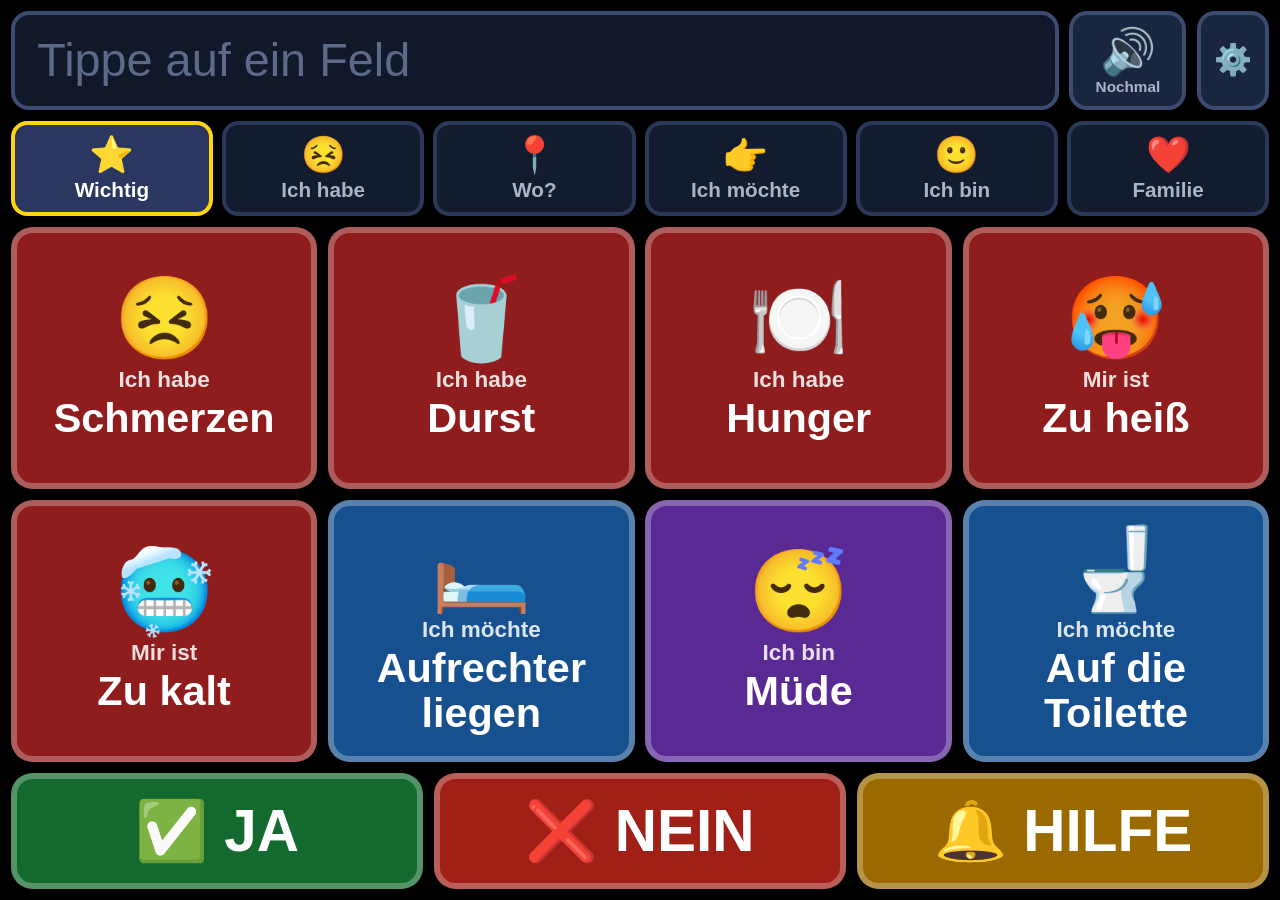
==== sprechtafel/index.html @ c36e613e "Opa-Sprechhilfe: Blicksteuerung und Sprechtafel zum Tippen Co-Authored-By: Claude Fable 5.2 <noreply" ====
<!DOCTYPE html>
<html lang="de">
<head>
  <meta charset="utf-8">
  <meta name="viewport" content="width=device-width, initial-scale=1, maximum-scale=1, user-scalable=no, viewport-fit=cover">
  <!-- Auf dem iPad "Zum Home-Bildschirm" -> öffnet sich wie eine App ohne Adressleiste -->
  <meta name="apple-mobile-web-app-capable" content="yes">
  <meta name="mobile-web-app-capable" content="yes">
  <meta name="apple-mobile-web-app-status-bar-style" content="black">
  <meta name="apple-mobile-web-app-title" content="Sprechtafel">
  <!-- Private Seite: Suchmaschinen sollen sie nicht aufnehmen -->
  <meta name="robots" content="noindex, nofollow">
  <title>Sprechtafel</title>
  <style>
    /* Sprechtafel zum Tippen: große farbige Felder, dunkler Hintergrund,
       keine Animationen. Alles in einer Datei, damit man sie leicht kopieren
       oder ins Internet stellen kann. */
    :root {
      --schwarz: #000;
      --text: #fff;
      --grau: #a9b4ca;
      --gelb: #ffd60a;
      /* Farbe je Satzart */
      --habe: #8f1d1d;
      --wo: #8a4a0c;
      --moechte: #17508f;
      --bin: #5a2a94;
      --familie: #94215f;
    }
    * { box-sizing: border-box; -webkit-tap-highlight-color: transparent; }
    html, body {
      margin: 0; height: 100%; background: var(--schwarz); color: var(--text);
      font-family: -apple-system, "Segoe UI", Arial, Helvetica, sans-serif;
      overflow: hidden; overscroll-behavior: none;
      -webkit-user-select: none; user-select: none; -webkit-touch-callout: none;
    }
    button { font: inherit; color: inherit; border: 0; margin: 0; cursor: pointer; touch-action: manipulation; }

    #app {
      height: 100vh; height: 100dvh;
      display: grid; grid-template-rows: auto auto minmax(0, 1fr) auto;
      gap: 1.2vmin;
      padding: max(1.2vmin, env(safe-area-inset-top)) max(1.2vmin, env(safe-area-inset-right))
               max(1.2vmin, env(safe-area-inset-bottom)) max(1.2vmin, env(safe-area-inset-left));
    }

    /* Oben: der zuletzt gesprochene Satz, groß zum Mitlesen */
    #leiste { display: flex; gap: 1.2vmin; align-items: stretch; min-height: 11vmin; }
    #satz {
      flex: 1; min-width: 0; display: flex; align-items: center; padding: 0 2.5vmin;
      background: #101829; border: 0.5vmin solid #3c4b70; border-radius: 2vmin;
      font-size: clamp(22px, 5.2vmin, 60px); font-weight: 800; line-height: 1.1;
    }
    #satz.leer { color: #5c6988; font-weight: 500; }
    #satz.spricht { border-color: var(--gelb); }
    .rund {
      flex: 0 0 auto; width: 13vmin; border-radius: 2vmin; background: #1a2540; border: 0.5vmin solid #3c4b70;
      font-size: clamp(20px, 5vmin, 54px); display: flex; flex-direction: column; align-items: center; justify-content: center;
    }
    .rund small { font-size: clamp(11px, 1.7vmin, 18px); color: var(--grau); font-weight: 600; }
    #btnEinstellungen { width: 8vmin; font-size: clamp(16px, 3.4vmin, 36px); color: var(--grau); }

    /* Reiter (Themen) */
    #reiter { display: grid; grid-auto-flow: column; grid-auto-columns: 1fr; gap: 1vmin; }
    .reiter {
      padding: 1.2vmin 0.5vmin; border-radius: 1.8vmin; background: #131b2e; border: 0.5vmin solid #2c3859;
      display: flex; flex-direction: column; align-items: center; gap: 0.3vmin;
      font-size: clamp(13px, 2.3vmin, 26px); font-weight: 700; color: var(--grau);
    }
    .reiter .bild { font-size: clamp(20px, 4vmin, 44px); line-height: 1.1; }
    .reiter.aktiv { background: #2a3760; border-color: var(--gelb); color: var(--text); }

    /* Raster mit den Sätzen */
    #raster { display: grid; gap: 1.2vmin; min-height: 0; grid-auto-rows: minmax(0, 1fr); grid-template-columns: repeat(4, minmax(0, 1fr)); }
    #raster.viele { grid-template-columns: repeat(4, minmax(0, 1fr)); }
    @media (orientation: portrait) {
      #raster { grid-template-columns: repeat(2, minmax(0, 1fr)); }
      #raster.viele { grid-template-columns: repeat(3, minmax(0, 1fr)); }
    }
    .kachel {
      min-width: 0; min-height: 0; overflow: hidden; padding: 1.2vmin; border-radius: 2.4vmin;
      border: 0.7vmin solid rgba(255, 255, 255, 0.28);
      display: flex; flex-direction: column; align-items: center; justify-content: center; gap: 0.6vmin; text-align: center;
    }
    .kachel .bild { font-size: clamp(30px, 9vmin, 100px); line-height: 1.05; }
    .kachel .klein { font-size: clamp(13px, 2.5vmin, 28px); font-weight: 600; opacity: 0.85; }
    .kachel .gross { font-size: clamp(20px, 4.6vmin, 52px); font-weight: 800; line-height: 1.08; }
    /* Viele Sätze auf einer Seite: Bild links, Text rechts, etwas kleiner */
    #raster.viele .kachel { flex-direction: row; gap: 1.4vmin; text-align: left; justify-content: flex-start; padding-left: 1.8vmin; }
    #raster.viele .kachel .bild { font-size: clamp(26px, 6.5vmin, 72px); }
    #raster.viele .kachel .gross { font-size: clamp(17px, 3.6vmin, 40px); }
    #raster.viele .kachel .klein { font-size: clamp(12px, 2.1vmin, 22px); }
    .kachel .worte { min-width: 0; display: flex; flex-direction: column; gap: 0.3vmin; }
    /* Hochformat: Felder sind breit und flach -> immer Bild links, Text rechts */
    @media (orientation: portrait) {
      #raster .kachel { flex-direction: row; gap: 2vmin; text-align: left; justify-content: flex-start; padding-left: 2.2vmin; }
      #raster:not(.viele) .kachel .bild { font-size: clamp(30px, 8.5vmin, 96px); }
      .fest { font-size: clamp(20px, 4.6vmin, 52px); gap: 1vmin; white-space: nowrap; }
    }

    .art-habe { background: var(--habe); }
    .art-wo { background: var(--wo); }
    .art-moechte { background: var(--moechte); }
    .art-bin { background: var(--bin); }
    .art-familie { background: var(--familie); }
    /* Das Feld, das gerade gesprochen wird */
    .spricht { border-color: var(--gelb) !important; }

    /* Unten: immer sichtbar */
    #fest { display: grid; grid-template-columns: 1fr 1fr 1fr; gap: 1.2vmin; }
    .fest {
      padding: 2vmin 1vmin; border-radius: 2.4vmin; border: 0.7vmin solid rgba(255, 255, 255, 0.28);
      font-size: clamp(24px, 6.5vmin, 72px); font-weight: 900;
      display: flex; align-items: center; justify-content: center; gap: 1.5vmin;
    }
    #btnJa { background: #14692f; }
    #btnNein { background: #a02018; }
    #btnHilfe { background: #9a6a00; }

    /* Einstellungen */
    #einstellungen {
      position: fixed; inset: 0; z-index: 10; background: rgba(0, 0, 0, 0.88);
      display: flex; align-items: center; justify-content: center; padding: 3vmin;
    }
    #einstellungen.versteckt { display: none; }
    .dialog {
      width: min(640px, 100%); max-height: 100%; overflow: auto; background: #0d1424;
      border: 2px solid #4a5a80; border-radius: 16px; padding: 22px; font-size: 20px;
      -webkit-user-select: text; user-select: text;
    }
    .dialog h2 { margin: 0 0 14px; font-size: 28px; }
    .dialog label { display: block; margin: 14px 0 6px; font-weight: 700; }
    .dialog select, .dialog input[type="range"] { width: 100%; font: inherit; }
    .dialog select { padding: 10px; background: #060a14; color: #fff; border: 1px solid #4a5a80; border-radius: 8px; }
    .dialog input[type="range"] { accent-color: var(--gelb); height: 36px; }
    .dialog p { color: var(--grau); font-size: 17px; line-height: 1.4; }
    .dialog .knoepfe { display: flex; gap: 12px; justify-content: flex-end; margin-top: 18px; flex-wrap: wrap; }
    .dialog button { padding: 14px 22px; border-radius: 12px; background: #1a2540; border: 2px solid #4a5a80; font-size: 20px; font-weight: 700; }
    .dialog button.haupt { background: #14692f; border-color: #30d158; }
    #hinweisStimme { color: var(--gelb); }
  </style>
</head>
<body>
  <div id="app">
    <div id="leiste">
      <div id="satz" class="leer">Tippe auf ein Feld</div>
      <button id="btnNochmal" class="rund" aria-label="Noch einmal sagen">🔊<small>Nochmal</small></button>
      <button id="btnEinstellungen" class="rund" aria-label="Einstellungen">⚙️</button>
    </div>
    <div id="reiter"></div>
    <div id="raster"></div>
    <div id="fest">
      <button id="btnJa" class="fest">✅ JA</button>
      <button id="btnNein" class="fest">❌ NEIN</button>
      <button id="btnHilfe" class="fest">🔔 HILFE</button>
    </div>
  </div>

  <div id="einstellungen" class="versteckt">
    <div class="dialog">
      <h2>⚙️ Stimme</h2>
      <label for="eStimme">Stimme</label>
      <select id="eStimme"></select>
      <div id="hinweisStimme"></div>
      <label for="eTempo">Sprechtempo: <span id="aTempo"></span></label>
      <input type="range" id="eTempo" min="0.6" max="1.2" step="0.05">
      <p>Wenn nichts zu hören ist: Lautstärke am Gerät hochdrehen und beim iPad die Stummschaltung ausschalten.</p>
      <div class="knoepfe">
        <button id="btnTest">🔊 Testen</button>
        <button id="btnZu" class="haupt">Fertig</button>
      </div>
    </div>
  </div>

  <script>
    // ------------------------------------------------------------------
    // DIE SÄTZE. Hier kann man einfach Zeilen ändern, löschen oder ergänzen.
    // habe('Schmerzen', '😣')  ->  Feld "Schmerzen", gesprochen "Ich habe Schmerzen"
    // Mit einem dritten Wert kann man den gesprochenen Satz selbst festlegen.
    // ------------------------------------------------------------------
    const gross = (t) => t.charAt(0).toUpperCase() + t.slice(1);
    const feld = (art, vor) => (wort, bild, sag) => ({ art, bild, klein: vor, gross: gross(wort), sag: sag || `${vor} ${wort}` });
    const habe = feld('habe', 'Ich habe');
    const mirIst = feld('habe', 'Mir ist');
    const moechte = feld('moechte', 'Ich möchte');
    const bin = feld('bin', 'Ich bin');
    const wo = feld('wo', 'Schmerzen');
    const frei = (art, text, bild) => ({ art, bild, klein: '', gross: text, sag: text });

    const THEMEN = [
      {
        name: 'Wichtig', bild: '⭐',
        felder: [
          habe('Schmerzen', '😣'),
          habe('Durst', '🥤'),
          habe('Hunger', '🍽️'),
          mirIst('zu heiß', '🥵'),
          mirIst('zu kalt', '🥶'),
          moechte('aufrechter liegen', '🛏️'),
          bin('müde', '😴'),
          moechte('auf die Toilette', '🚽'),
        ],
      },
      {
        name: 'Ich habe', bild: '😣',
        felder: [
          habe('Schmerzen', '😣'),
          habe('Durst', '🥤'),
          habe('Hunger', '🍽️'),
          mirIst('zu heiß', '🥵'),
          mirIst('zu kalt', '🥶'),
          habe('Angst', '😨'),
          habe('Atemnot', '😮‍💨'),
          mirIst('übel', '🤢'),
          habe('Juckreiz', '🐜'),
          habe('einen trockenen Mund', '👄'),
          habe('Husten', '😷'),
          habe('eine Frage', '❓'),
        ],
      },
      {
        name: 'Wo?', bild: '📍',
        felder: [
          wo('im Kopf', '🤕'),
          wo('im Hals', '🧣'),
          wo('in der Brust', '🫁'),
          wo('im Bauch', '🫃'),
          wo('im Rücken', '🦴'),
          wo('am Gesäß', '🪑'),
          wo('im Arm', '💪'),
          wo('im Bein', '🦵'),
          wo('am Fuß', '🦶'),
          wo('im Mund', '👄'),
          wo('an der Nase', '👃'),
          wo('überall', '🧍'),
        ],
      },
      {
        name: 'Ich möchte', bild: '👉',
        felder: [
          moechte('aufrechter liegen', '🛏️'),
          moechte('flacher liegen', '⬇️'),
          moechte('gedreht werden', '🔄'),
          moechte('schlafen', '😴'),
          moechte('eine Decke', '🛌'),
          moechte('ein Kissen', '☁️'),
          moechte('auf die Toilette', '🚽'),
          moechte('meine Brille', '👓'),
          moechte('Ruhe', '🤫'),
          moechte('das Licht an', '💡'),
          moechte('das Licht aus', '🌙'),
          moechte('die Pflege rufen', '👩‍⚕️'),
        ],
      },
      {
        name: 'Ich bin', bild: '🙂',
        felder: [
          bin('müde', '😴'),
          bin('traurig', '😢'),
          bin('froh', '😊'),
          bin('unruhig', '😟'),
          bin('nass', '💧'),
          bin('verwirrt', '😵‍💫'),
          bin('einsam', '🧍'),
          bin('zufrieden', '😌'),
        ],
      },
      {
        name: 'Familie', bild: '❤️',
        felder: [
          frei('familie', 'Danke', '🙏'),
          frei('familie', 'Ich hab dich lieb', '❤️'),
          frei('familie', 'Bleib bei mir', '🤝'),
          frei('familie', 'Halt meine Hand', '✋'),
          frei('familie', 'Ich vermisse euch', '💭'),
          frei('familie', 'Wie geht es dir?', '🙂'),
          frei('familie', 'Erzähl mir etwas', '💬'),
          frei('familie', 'Komm bald wieder', '👋'),
        ],
      },
    ];

    // ------------------------------------------------------------------
    // Ab hier: Technik
    // ------------------------------------------------------------------
    const $ = (id) => document.getElementById(id);
    const SPEICHER = 'opa.tafel';
    let einstellungen = { stimme: '', tempo: 0.9 };
    try {
      einstellungen = { ...einstellungen, ...JSON.parse(localStorage.getItem(SPEICHER) || '{}') };
    } catch { /* gespeicherte Werte unlesbar: Standard nehmen */ }
    const speichere = () => {
      try { localStorage.setItem(SPEICHER, JSON.stringify(einstellungen)); } catch { /* egal */ }
    };

    let stimmen = []; // deutsche Stimmen des Geräts
    let letzterSatz = '';
    let letzterTipp = 0;
    let aktuelleAusgabe = null; // Verweis behalten, sonst meldet iOS das Ende manchmal nicht
    const kannSprechen = 'speechSynthesis' in window;

    function ladeStimmen() {
      if (!kannSprechen) return;
      stimmen = speechSynthesis.getVoices().filter((v) => v.lang.toLowerCase().startsWith('de'));
      // de-DE zuerst, dann Österreich/Schweiz
      stimmen.sort((a, b) => Number(b.lang.toLowerCase().includes('de-de') || b.lang.toLowerCase().includes('de_de')) -
                             Number(a.lang.toLowerCase().includes('de-de') || a.lang.toLowerCase().includes('de_de')));
      const auswahl = $('eStimme');
      auswahl.replaceChildren(
        new Option('Automatisch (Deutsch)', ''),
        ...stimmen.map((v) => new Option(`${v.name} (${v.lang})`, v.name))
      );
      auswahl.value = stimmen.some((v) => v.name === einstellungen.stimme) ? einstellungen.stimme : '';
      $('hinweisStimme').textContent = !kannSprechen
        ? 'Dieser Browser kann nicht vorlesen.'
        : stimmen.length ? '' : 'Keine deutsche Stimme gefunden. Das Gerät liest dann mit seiner Standardstimme.';
    }

    // Spricht den Satz laut aus und zeigt ihn oben groß an.
    function sprich(text, element) {
      const jetzt = Date.now();
      if (jetzt - letzterTipp < 350) return; // Schutz vor Doppel-Tippen
      letzterTipp = jetzt;
      letzterSatz = text;

      const satz = $('satz');
      satz.textContent = text;
      satz.classList.remove('leer');
      document.querySelectorAll('.spricht').forEach((el) => el.classList.remove('spricht'));
      if (!kannSprechen) return;

      if (speechSynthesis.speaking || speechSynthesis.pending) speechSynthesis.cancel();
      const ausgabe = new SpeechSynthesisUtterance(text);
      ausgabe.lang = 'de-DE';
      const stimme = stimmen.find((v) => v.name === einstellungen.stimme) || stimmen[0];
      if (stimme) {
        ausgabe.voice = stimme;
        ausgabe.lang = stimme.lang;
      }
      ausgabe.rate = einstellungen.tempo;
      ausgabe.volume = 1;
      const markiert = [satz, element].filter(Boolean);
      markiert.forEach((el) => el.classList.add('spricht'));
      const fertig = () => {
        if (aktuelleAusgabe === ausgabe) markiert.forEach((el) => el.classList.remove('spricht'));
      };
      ausgabe.onend = fertig;
      ausgabe.onerror = fertig;
      aktuelleAusgabe = ausgabe;
      speechSynthesis.speak(ausgabe);
    }

    // Schrift eines Feldes so weit verkleinern, bis das Wort hineinpasst.
    function passeAn() {
      for (const k of document.querySelectorAll('.kachel')) {
        const wort = k.querySelector('.gross');
        wort.style.fontSize = '';
        let px = parseFloat(getComputedStyle(wort).fontSize);
        let runden = 0;
        while ((k.scrollHeight > k.clientHeight + 1 || k.scrollWidth > k.clientWidth + 1) && px > 12 && runden++ < 40) {
          px *= 0.94;
          wort.style.fontSize = `${px}px`;
        }
      }
    }
    window.addEventListener('resize', passeAn);

    // Reiter und Felder zeichnen
    let aktivesThema = 0;
    function zeigeThema(nr) {
      aktivesThema = nr;
      [...$('reiter').children].forEach((el, i) => el.classList.toggle('aktiv', i === nr));
      const thema = THEMEN[nr];
      const raster = $('raster');
      raster.classList.toggle('viele', thema.felder.length > 8);
      raster.replaceChildren(
        ...thema.felder.map((f) => {
          const k = document.createElement('button');
          k.className = `kachel art-${f.art}`;
          k.innerHTML = '<span class="bild"></span><span class="worte"><span class="klein"></span><span class="gross"></span></span>';
          k.querySelector('.bild').textContent = f.bild;
          k.querySelector('.klein').textContent = f.klein;
          k.querySelector('.gross').textContent = f.gross;
          k.addEventListener('click', () => sprich(f.sag, k));
          return k;
        })
      );
      passeAn();
    }

    function baue() {
      $('reiter').replaceChildren(
        ...THEMEN.map((t, i) => {
          const r = document.createElement('button');
          r.className = 'reiter';
          r.innerHTML = '<span class="bild"></span><span class="name"></span>';
          r.querySelector('.bild').textContent = t.bild;
          r.querySelector('.name').textContent = t.name;
          r.addEventListener('click', () => zeigeThema(i));
          return r;
        })
      );
      zeigeThema(0);

      $('btnJa').addEventListener('click', (e) => sprich('Ja', e.currentTarget));
      $('btnNein').addEventListener('click', (e) => sprich('Nein', e.currentTarget));
      $('btnHilfe').addEventListener('click', (e) => sprich('Ich brauche Hilfe', e.currentTarget));
      $('btnNochmal').addEventListener('click', () => {
        if (letzterSatz) {
          letzterTipp = 0;
          sprich(letzterSatz, null);
        }
      });

      // Einstellungen
      const zeigeTempo = () => ($('aTempo').textContent = `${Math.round($('eTempo').value * 100)} %`);
      $('btnEinstellungen').addEventListener('click', () => {
        ladeStimmen();
        $('eTempo').value = einstellungen.tempo;
        zeigeTempo();
        $('einstellungen').classList.remove('versteckt');
      });
      $('eTempo').addEventListener('input', () => {
        einstellungen.tempo = Number($('eTempo').value);
        zeigeTempo();
        speichere();
      });
      $('eStimme').addEventListener('change', () => {
        einstellungen.stimme = $('eStimme').value;
        speichere();
      });
      $('btnTest').addEventListener('click', () => {
        letzterTipp = 0;
        sprich('Ich habe Schmerzen', null);
      });
      $('btnZu').addEventListener('click', () => $('einstellungen').classList.add('versteckt'));
    }

    baue();

    // Online (https): Seite auf dem Gerät ablegen, damit sie auch ohne
    // Internet startet. Lokal am Laptop bewusst nicht, damit Änderungen an
    // den Sätzen sofort sichtbar sind.
    if ('serviceWorker' in navigator && location.protocol === 'https:') {
      navigator.serviceWorker.register('sw.js').catch(() => {});
    }

    if (kannSprechen) {
      ladeStimmen();
      speechSynthesis.addEventListener?.('voiceschanged', ladeStimmen); // Stimmen kommen oft verzögert
    }
  </script>
</body>
</html>
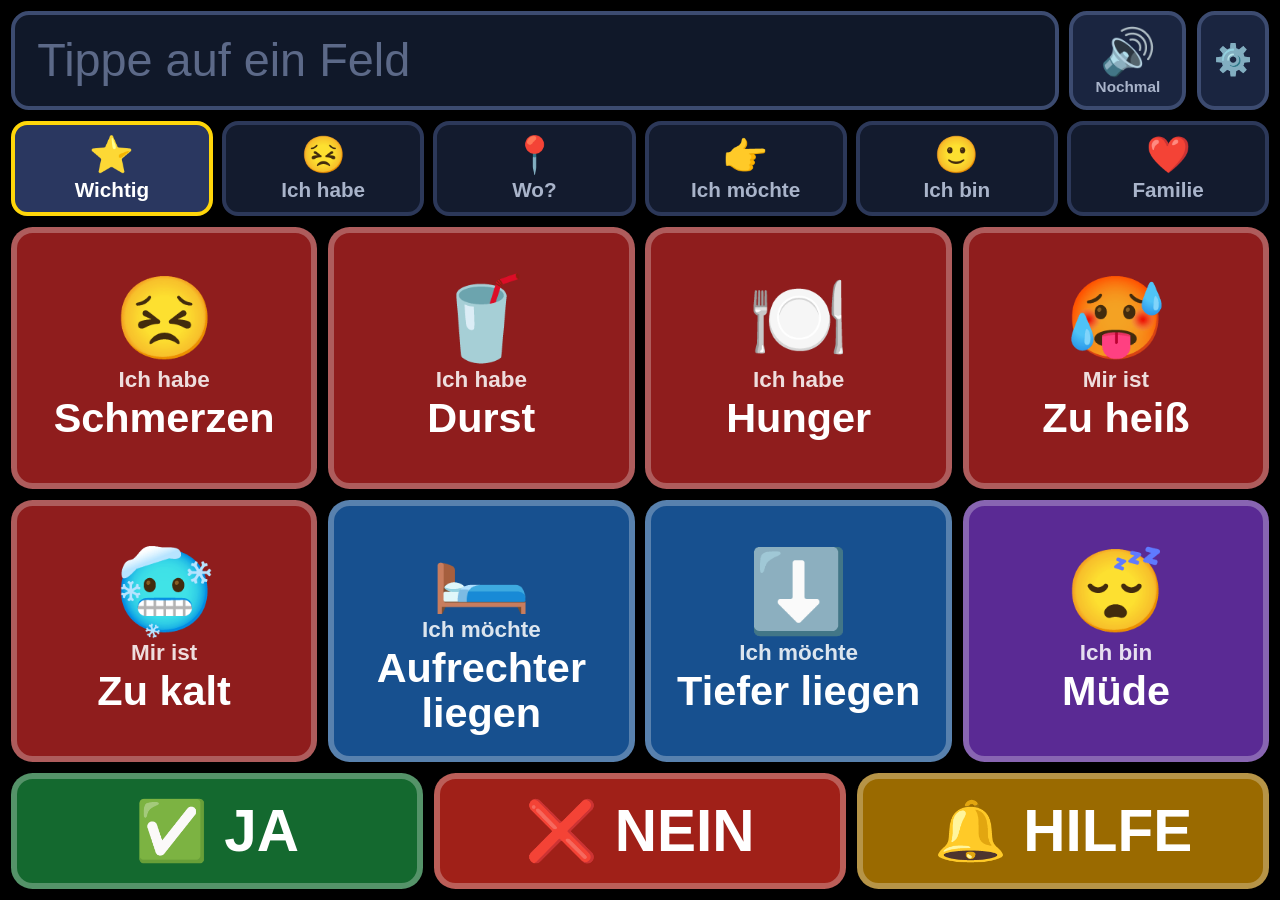
==== commit ffd615b3: "Sprechtafel: Toilette entfernt, 'tiefer liegen' ergänzt Co-Authored-By: Claude Fable 5.2 <noreply@an" ====
--- a/sprechtafel/index.html
+++ b/sprechtafel/index.html
@@ -197,8 +197,8 @@
           mirIst('zu heiß', '🥵'),
           mirIst('zu kalt', '🥶'),
           moechte('aufrechter liegen', '🛏️'),
+          moechte('tiefer liegen', '⬇️'),
           bin('müde', '😴'),
-          moechte('auf die Toilette', '🚽'),
         ],
       },
       {
@@ -239,12 +239,11 @@
         name: 'Ich möchte', bild: '👉',
         felder: [
           moechte('aufrechter liegen', '🛏️'),
-          moechte('flacher liegen', '⬇️'),
+          moechte('tiefer liegen', '⬇️'),
           moechte('gedreht werden', '🔄'),
           moechte('schlafen', '😴'),
           moechte('eine Decke', '🛌'),
           moechte('ein Kissen', '☁️'),
-          moechte('auf die Toilette', '🚽'),
           moechte('meine Brille', '👓'),
           moechte('Ruhe', '🤫'),
           moechte('das Licht an', '💡'),
